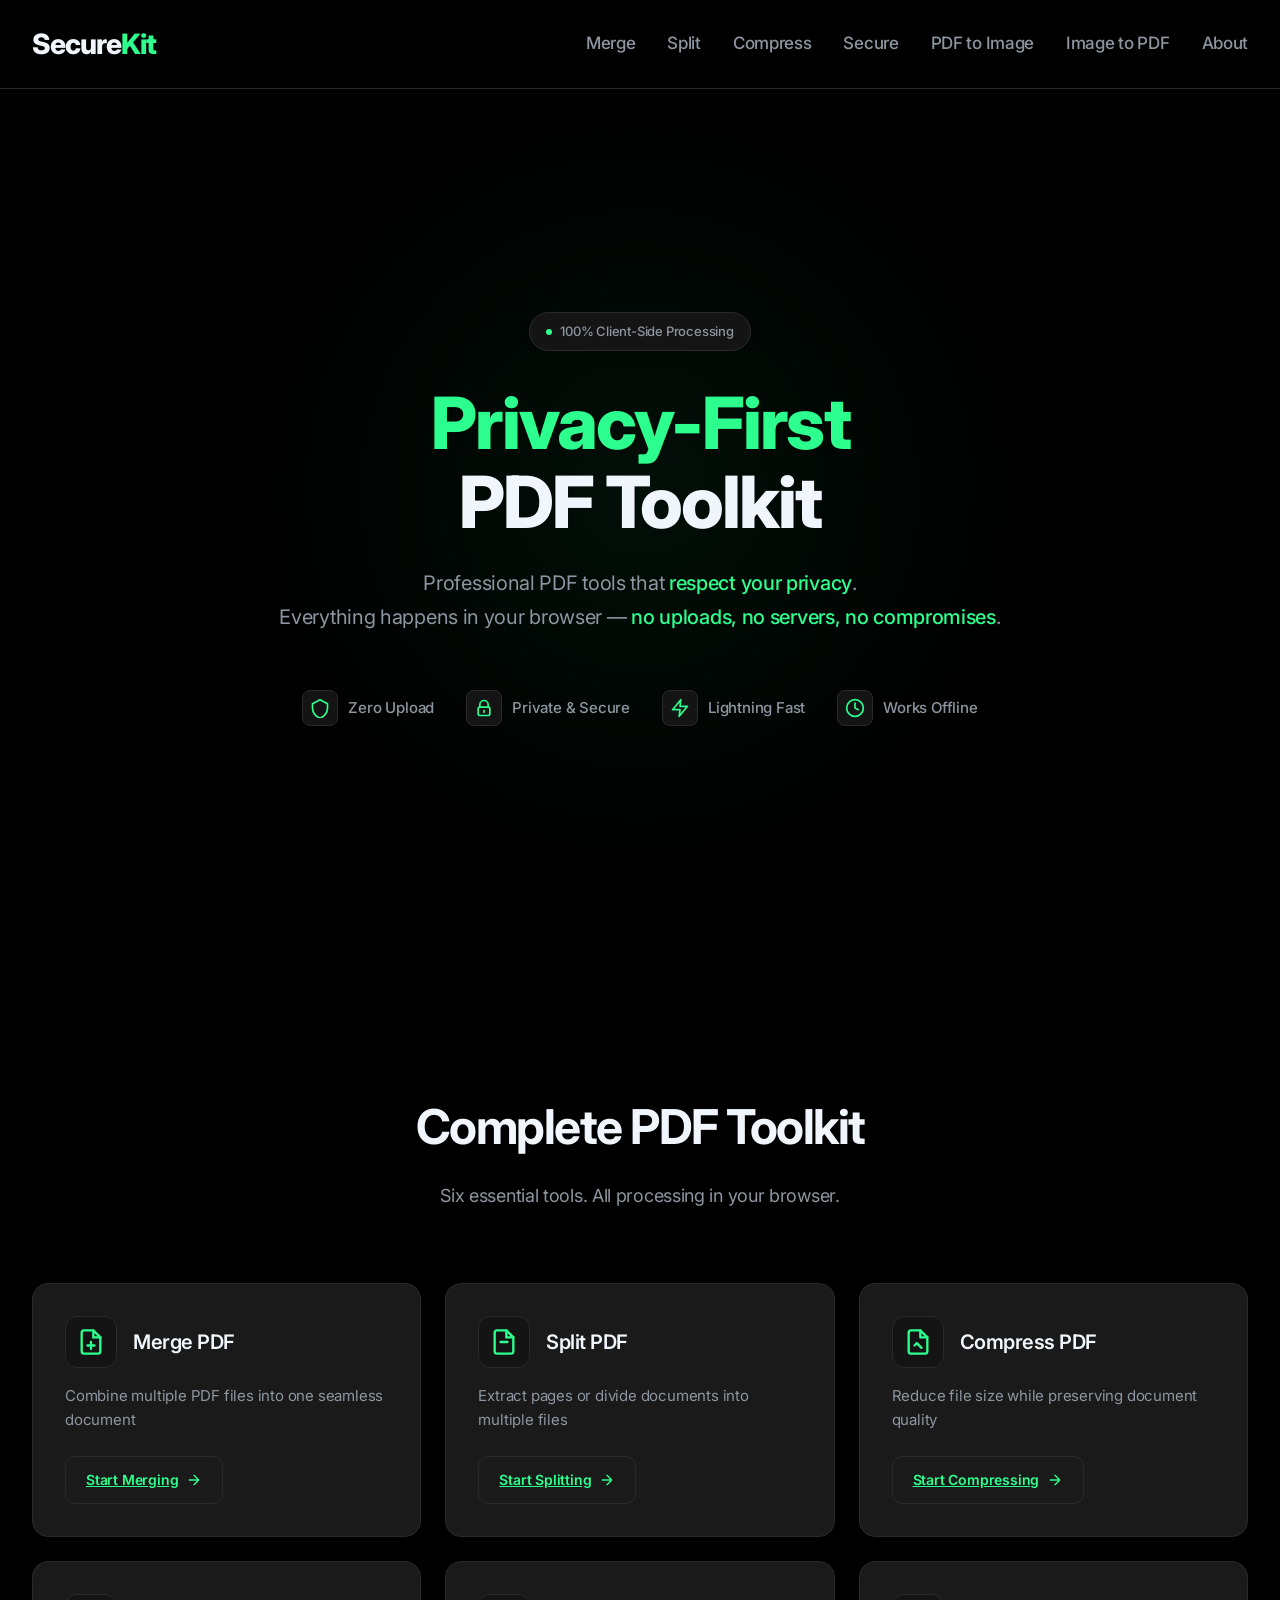
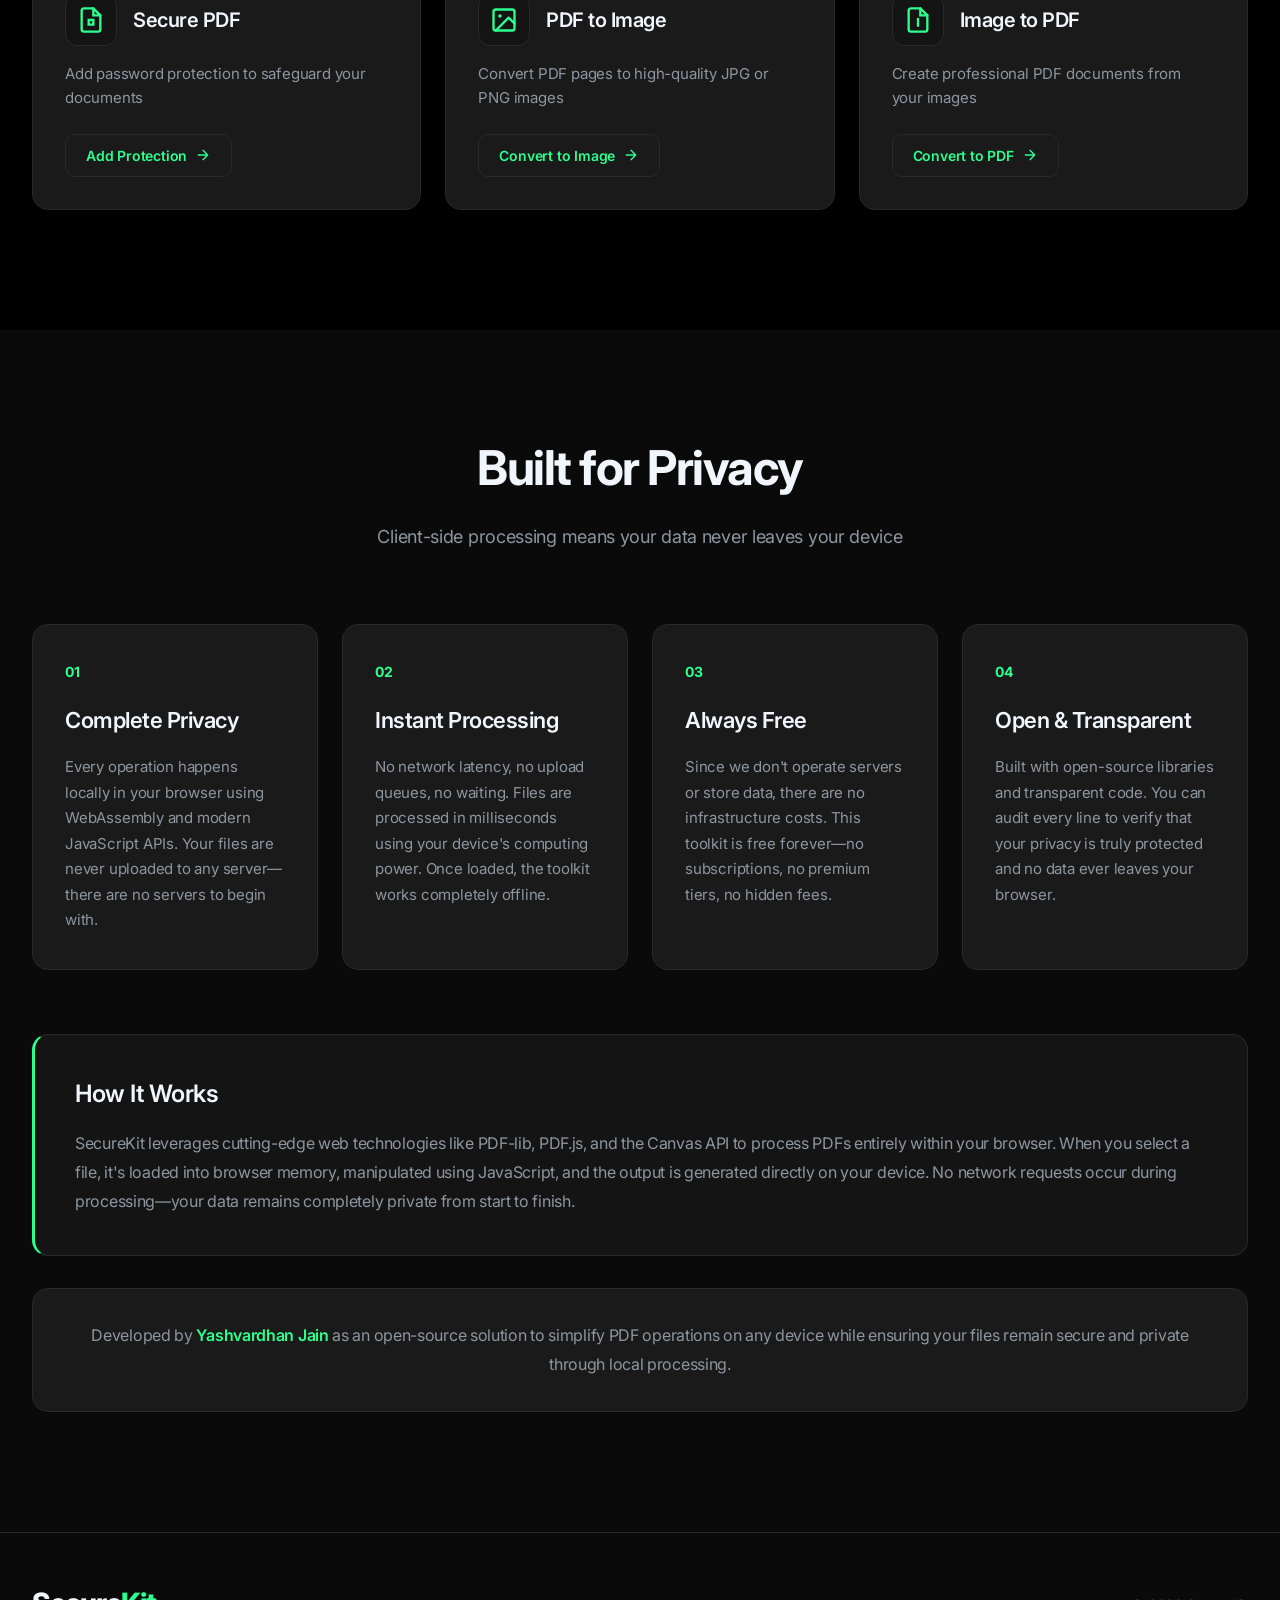
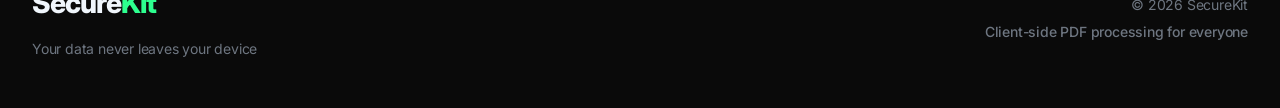
==== index.html @ f48ecf26 "Updates" ====
<!DOCTYPE html>
<html lang="en">
<head>
    <meta charset="UTF-8">
    <meta name="viewport" content="width=device-width, initial-scale=1.0">
    <title>SecureKit — Privacy-First PDF Toolkit</title>
    <link rel="preconnect" href="https://fonts.googleapis.com">
    <link rel="preconnect" href="https://fonts.gstatic.com" crossorigin>
    <link href="https://fonts.googleapis.com/css2?family=Inter:wght@300;400;500;600;700;800&display=swap" rel="stylesheet">
    <link rel="stylesheet" href="style.css">
</head>
<body>
    <div class="grain-overlay"></div>

    <header>
        <nav class="container">
            <a href="#hero" class="logo-link">
                <span class="logo-text">Secure<span class="accent">Kit</span></span>
            </a>
            <ul class="nav-links">
                <li><a href="merge.html">Merge</a></li>
                <li><a href="split.html">Split</a></li>
                <li><a href="compress.html">Compress</a></li>
                <li><a href="#secure">Secure</a></li>
                <li><a href="#pdf-to-image">PDF to Image</a></li>
                <li><a href="#image-to-pdf">Image to PDF</a></li>
                <li><a href="#about">About</a></li>
            </ul>
        </nav>
    </header>

    <main>
        <section id="hero" class="hero">
            <div class="container">
                <div class="hero-content">
                    <div class="hero-badge">
                        <span class="badge-dot"></span>
                        <span>100% Client-Side Processing</span>
                    </div>
                    <h1 class="hero-title">
                        <span class="highlight">Privacy-First</span><br/>PDF Toolkit
                    </h1>
                    <p class="hero-subtitle">
                        Professional PDF tools that <span class="highlight-text">respect your privacy</span>.<br/>
                        Everything happens in your browser — <span class="highlight-text">no uploads, no servers, no compromises</span>.
                    </p>

                    <div class="security-features">
                        <div class="feature-item">
                            <div class="feature-icon">
                                <svg width="20" height="20" viewBox="0 0 24 24" fill="none">
                                    <path d="M12 2L3 7v5c0 5.55 3.84 10.74 9 12 5.16-1.26 9-6.45 9-12V7l-9-5z" stroke="currentColor" stroke-width="2" stroke-linejoin="round"/>
                                </svg>
                            </div>
                            <span>Zero Upload</span>
                        </div>
                        <div class="feature-item">
                            <div class="feature-icon">
                                <svg width="20" height="20" viewBox="0 0 24 24" fill="none">
                                    <rect x="5" y="11" width="14" height="10" rx="2" stroke="currentColor" stroke-width="2"/>
                                    <path d="M12 15v2m-5-6V8a5 5 0 1110 0v3" stroke="currentColor" stroke-width="2" stroke-linecap="round"/>
                                </svg>
                            </div>
                            <span>Private & Secure</span>
                        </div>
                        <div class="feature-item">
                            <div class="feature-icon">
                                <svg width="20" height="20" viewBox="0 0 24 24" fill="none">
                                    <path d="M13 2L3 14h9l-1 8 10-12h-9l1-8z" stroke="currentColor" stroke-width="2" stroke-linejoin="round"/>
                                </svg>
                            </div>
                            <span>Lightning Fast</span>
                        </div>
                        <div class="feature-item">
                            <div class="feature-icon">
                                <svg width="20" height="20" viewBox="0 0 24 24" fill="none">
                                    <circle cx="12" cy="12" r="10" stroke="currentColor" stroke-width="2"/>
                                    <path d="M12 6v6l4 2" stroke="currentColor" stroke-width="2" stroke-linecap="round"/>
                                </svg>
                            </div>
                            <span>Works Offline</span>
                        </div>
                    </div>
                </div>
            </div>
        </section>

        <section id="tools" class="tools-section">
            <div class="container">
                <div class="section-header">
                    <h2 class="section-title">Complete PDF Toolkit</h2>
                    <p class="section-description">Six essential tools. All processing in your browser.</p>
                </div>

                <div class="tools-grid">
                    <article id="merge" class="tool-card">
                        <div class="tool-header">
                            <div class="tool-icon-wrapper">
                                <svg width="28" height="28" viewBox="0 0 24 24" fill="none" class="tool-svg">
                                    <path d="M14 2H6a2 2 0 00-2 2v16a2 2 0 002 2h12a2 2 0 002-2V8z" stroke="currentColor" stroke-width="2"/>
                                    <path d="M14 2v6h6M12 18v-6m-3 3h6" stroke="currentColor" stroke-width="2" stroke-linecap="round"/>
                                </svg>
                            </div>
                            <h3>Merge PDF</h3>
                        </div>
                        <p class="tool-description">Combine multiple PDF files into one seamless document</p>
                        <a href="merge.html" class="tool-button">
                            <span>Start Merging</span>
                            <svg width="16" height="16" viewBox="0 0 24 24" fill="none">
                                <path d="M5 12h14m-7-7l7 7-7 7" stroke="currentColor" stroke-width="2" stroke-linecap="round" stroke-linejoin="round"/>
                            </svg>
                        </a>
                    </article>

                    <article id="split" class="tool-card">
                        <div class="tool-header">
                            <div class="tool-icon-wrapper">
                                <svg width="28" height="28" viewBox="0 0 24 24" fill="none" class="tool-svg">
                                    <path d="M14 2H6a2 2 0 00-2 2v16a2 2 0 002 2h12a2 2 0 002-2V8z" stroke="currentColor" stroke-width="2"/>
                                    <path d="M14 2v6h6M9 12h6" stroke="currentColor" stroke-width="2" stroke-linecap="round"/>
                                </svg>
                            </div>
                            <h3>Split PDF</h3>
                        </div>
                        <p class="tool-description">Extract pages or divide documents into multiple files</p>
                        <a href="split.html" class="tool-button">
                            <span>Start Splitting</span>
                            <svg width="16" height="16" viewBox="0 0 24 24" fill="none">
                                <path d="M5 12h14m-7-7l7 7-7 7" stroke="currentColor" stroke-width="2" stroke-linecap="round" stroke-linejoin="round"/>
                            </svg>
                        </a>
                    </article>

                    <article id="compress" class="tool-card">
                        <div class="tool-header">
                            <div class="tool-icon-wrapper">
                                <svg width="28" height="28" viewBox="0 0 24 24" fill="none" class="tool-svg">
                                    <path d="M14 2H6a2 2 0 00-2 2v16a2 2 0 002 2h12a2 2 0 002-2V8z" stroke="currentColor" stroke-width="2"/>
                                    <path d="M14 2v6h6M9 15l2-2 4 4" stroke="currentColor" stroke-width="2" stroke-linecap="round" stroke-linejoin="round"/>
                                </svg>
                            </div>
                            <h3>Compress PDF</h3>
                        </div>
                        <p class="tool-description">Reduce file size while preserving document quality</p>
                        <a href="compress.html" class="tool-button">
                            <span>Start Compressing</span>
                            <svg width="16" height="16" viewBox="0 0 24 24" fill="none">
                                <path d="M5 12h14m-7-7l7 7-7 7" stroke="currentColor" stroke-width="2" stroke-linecap="round" stroke-linejoin="round"/>
                            </svg>
                        </a>
                    </article>

                    <article id="secure" class="tool-card">
                        <div class="tool-header">
                            <div class="tool-icon-wrapper">
                                <svg width="28" height="28" viewBox="0 0 24 24" fill="none" class="tool-svg">
                                    <path d="M14 2H6a2 2 0 00-2 2v16a2 2 0 002 2h12a2 2 0 002-2V8z" stroke="currentColor" stroke-width="2"/>
                                    <path d="M14 2v6h6M10 12h4v4h-4z" stroke="currentColor" stroke-width="2" stroke-linecap="round"/>
                                </svg>
                            </div>
                            <h3>Secure PDF</h3>
                        </div>
                        <p class="tool-description">Add password protection to safeguard your documents</p>
                        <button class="tool-button">
                            <span>Add Protection</span>
                            <svg width="16" height="16" viewBox="0 0 24 24" fill="none">
                                <path d="M5 12h14m-7-7l7 7-7 7" stroke="currentColor" stroke-width="2" stroke-linecap="round" stroke-linejoin="round"/>
                            </svg>
                        </button>
                    </article>

                    <article id="pdf-to-image" class="tool-card">
                        <div class="tool-header">
                            <div class="tool-icon-wrapper">
                                <svg width="28" height="28" viewBox="0 0 24 24" fill="none" class="tool-svg">
                                    <rect x="3" y="3" width="18" height="18" rx="2" stroke="currentColor" stroke-width="2"/>
                                    <circle cx="8.5" cy="8.5" r="1.5" fill="currentColor"/>
                                    <path d="M21 15l-5-5L5 21" stroke="currentColor" stroke-width="2" stroke-linecap="round" stroke-linejoin="round"/>
                                </svg>
                            </div>
                            <h3>PDF to Image</h3>
                        </div>
                        <p class="tool-description">Convert PDF pages to high-quality JPG or PNG images</p>
                        <button class="tool-button">
                            <span>Convert to Image</span>
                            <svg width="16" height="16" viewBox="0 0 24 24" fill="none">
                                <path d="M5 12h14m-7-7l7 7-7 7" stroke="currentColor" stroke-width="2" stroke-linecap="round" stroke-linejoin="round"/>
                            </svg>
                        </button>
                    </article>

                    <article id="image-to-pdf" class="tool-card">
                        <div class="tool-header">
                            <div class="tool-icon-wrapper">
                                <svg width="28" height="28" viewBox="0 0 24 24" fill="none" class="tool-svg">
                                    <path d="M14 2H6a2 2 0 00-2 2v16a2 2 0 002 2h12a2 2 0 002-2V8z" stroke="currentColor" stroke-width="2"/>
                                    <path d="M14 2v6h6M12 11v6" stroke="currentColor" stroke-width="2" stroke-linecap="round"/>
                                </svg>
                            </div>
                            <h3>Image to PDF</h3>
                        </div>
                        <p class="tool-description">Create professional PDF documents from your images</p>
                        <button class="tool-button">
                            <span>Convert to PDF</span>
                            <svg width="16" height="16" viewBox="0 0 24 24" fill="none">
                                <path d="M5 12h14m-7-7l7 7-7 7" stroke="currentColor" stroke-width="2" stroke-linecap="round" stroke-linejoin="round"/>
                            </svg>
                        </button>
                    </article>
                </div>
            </div>
        </section>

        <section id="about" class="about-section">
            <div class="container">
                <div class="section-header">
                    <h2 class="section-title">Built for Privacy</h2>
                    <p class="section-description">Client-side processing means your data never leaves your device</p>
                </div>

                <div class="about-grid">
                    <div class="about-card">
                        <div class="about-number">01</div>
                        <h3>Complete Privacy</h3>
                        <p>
                            Every operation happens locally in your browser using WebAssembly and modern JavaScript APIs. 
                            Your files are never uploaded to any server—there are no servers to begin with.
                        </p>
                    </div>

                    <div class="about-card">
                        <div class="about-number">02</div>
                        <h3>Instant Processing</h3>
                        <p>
                            No network latency, no upload queues, no waiting. Files are processed in milliseconds 
                            using your device's computing power. Once loaded, the toolkit works completely offline.
                        </p>
                    </div>

                    <div class="about-card">
                        <div class="about-number">03</div>
                        <h3>Always Free</h3>
                        <p>
                            Since we don't operate servers or store data, there are no infrastructure costs. 
                            This toolkit is free forever—no subscriptions, no premium tiers, no hidden fees.
                        </p>
                    </div>

                    <div class="about-card">
                        <div class="about-number">04</div>
                        <h3>Open & Transparent</h3>
                        <p>
                            Built with open-source libraries and transparent code. You can audit every line 
                            to verify that your privacy is truly protected and no data ever leaves your browser.
                        </p>
                    </div>
                </div>

                <div class="tech-section">
                    <div class="tech-content">
                        <h3>How It Works</h3>
                        <p>
                            SecureKit leverages cutting-edge web technologies like PDF-lib, PDF.js, and the Canvas API 
                            to process PDFs entirely within your browser. When you select a file, it's loaded into 
                            browser memory, manipulated using JavaScript, and the output is generated directly on your 
                            device. No network requests occur during processing—your data remains completely private 
                            from start to finish.
                        </p>
                    </div>
                </div>

                <div class="developer-section">
                    <div class="developer-content">
                        <p>
                            Developed by <a href="https://iamyvj.github.io/" target="_blank" rel="noopener noreferrer" class="developer-link">Yashvardhan Jain</a> 
                            as an open-source solution to simplify PDF operations on any device while ensuring your files remain 
                            secure and private through local processing.
                        </p>
                    </div>
                </div>
            </div>
        </section>
    </main>

    <footer>
        <div class="container">
            <div class="footer-content">
                <div class="footer-brand">
                    <a href="#hero" class="footer-logo-link">
                        <span class="logo-text">Secure<span class="accent">Kit</span></span>
                    </a>
                    <p class="footer-tagline">Your data never leaves your device</p>
                </div>
                <div class="footer-info">
                    <p>&copy; 2026 SecureKit</p>
                    <p class="footer-note">Client-side PDF processing for everyone</p>
                </div>
            </div>
        </div>
    </footer>
</body>
</html>
---- style.css ----
@import url('https://fonts.googleapis.com/css2?family=Inter:wght@300;400;500;600;700;800&display=swap');

* {
    margin: 0;
    padding: 0;
    box-sizing: border-box;
}

:root {
    --bg-primary: #000000;
    --bg-secondary: #0a0a0a;
    --bg-tertiary: #141414;
    --bg-card: #1a1a1a;

    --accent-primary: #2dff8f;
    --accent-secondary: #1fe077;
    --accent-glow: rgba(45, 255, 143, 0.15);

    --text-primary: #f0f6fc;
    --text-secondary: #8d96a0;
    --text-muted: #6e7681;

    --border-color: #2a2a2a;
    --border-subtle: #1a1a1a;

    --shadow-sm: 0 1px 3px rgba(0, 0, 0, 0.12);
    --shadow-md: 0 4px 16px rgba(0, 0, 0, 0.24);
    --shadow-lg: 0 12px 40px rgba(0, 0, 0, 0.4);
    --shadow-glow: 0 0 40px var(--accent-glow);
}

body {
    font-family: 'Inter', -apple-system, BlinkMacSystemFont, 'Segoe UI', Roboto, sans-serif;
    background-color: var(--bg-primary);
    color: var(--text-primary);
    line-height: 1.6;
    overflow-x: hidden;
    -webkit-font-smoothing: antialiased;
    -moz-osx-font-smoothing: grayscale;
}

/* Grain Texture Overlay */
.grain-overlay {
    position: fixed;
    top: 0;
    left: 0;
    width: 100%;
    height: 100%;
    opacity: 0.03;
    z-index: -1;
    pointer-events: none;
    background-image: url("data:image/svg+xml,%3Csvg viewBox='0 0 400 400' xmlns='http://www.w3.org/2000/svg'%3E%3Cfilter id='noiseFilter'%3E%3CfeTurbulance type='fractalNoise' baseFrequency='0.9' numOctaves='4' stitchTiles='stitch'/%3E%3C/filter%3E%3Crect width='100%25' height='100%25' filter='url(%23noiseFilter)'/%3E%3C/svg%3E");
}

.container {
    max-width: 1280px;
    margin: 0 auto;
    padding: 0 32px;
}

/* Header & Navigation */
header {
    background-color: rgba(0, 0, 0, 0.8);
    backdrop-filter: blur(12px) saturate(180%);
    border-bottom: 1px solid var(--border-color);
    position: sticky;
    top: 0;
    z-index: 100;
}

nav {
    display: flex;
    justify-content: space-between;
    align-items: center;
    padding: 28px 0;
    min-height: 88px;
}

/* Logo Styling */
.logo-link {
    text-decoration: none;
    transition: opacity 0.3s ease;
}

.logo-link:hover {
    opacity: 0.8;
}

.logo-text {
    font-size: 28px;
    font-weight: 800;
    letter-spacing: -1px;
    color: var(--text-primary);
}

.accent {
    color: var(--accent-primary);
}

/* Navigation Links */
.nav-links {
    display: flex;
    list-style: none;
    gap: 32px;
    align-items: center;
}

.nav-links a {
    color: var(--text-secondary);
    text-decoration: none;
    font-weight: 500;
    font-size: 17px;
    letter-spacing: -0.3px;
    transition: color 0.3s ease;
    position: relative;
    white-space: nowrap;
    padding: 8px 0;
}

/* Top and Bottom Underline Animation - Opposite Directions */
.nav-links a::before,
.nav-links a::after {
    content: '';
    position: absolute;
    left: 0;
    width: 0;
    height: 2px;
    background: var(--accent-primary);
    transition: width 0.3s ease;
}

/* Top line: right to left */
.nav-links a::before {
    top: 0;
    left: auto;
    right: 0;
    transform-origin: right;
}

/* Bottom line: left to right */
.nav-links a::after {
    bottom: 0;
    transform-origin: left;
}

.nav-links a:hover {
    color: var(--accent-primary);
}

.nav-links a:hover::before,
.nav-links a:hover::after {
    width: 100%;
}

/* Hero Section - Full Screen with Reduced Top Spacing */
.hero {
    min-height: 100vh;
    display: flex;
    align-items: center;
    justify-content: center;
    position: relative;
    overflow: hidden;
    background-color: var(--bg-primary);
    padding: 40px 0 80px;
}

.hero::before {
    content: '';
    position: absolute;
    top: 0;
    left: 50%;
    transform: translateX(-50%);
    width: 800px;
    height: 800px;
    background: radial-gradient(circle, var(--accent-glow) 0%, transparent 70%);
    opacity: 0.4;
    pointer-events: none;
}

.hero-content {
    position: relative;
    z-index: 1;
    text-align: center;
    max-width: 880px;
    margin: 0 auto;
}

.hero-badge {
    display: inline-flex;
    align-items: center;
    gap: 8px;
    padding: 8px 16px;
    background-color: var(--bg-tertiary);
    border: 1px solid var(--border-color);
    border-radius: 100px;
    font-size: 13px;
    font-weight: 500;
    color: var(--text-secondary);
    margin-bottom: 32px;
    letter-spacing: -0.2px;
}

.badge-dot {
    width: 6px;
    height: 6px;
    background-color: var(--accent-primary);
    border-radius: 50%;
    animation: pulse 2s ease-in-out infinite;
}

@keyframes pulse {
    0%, 100% { opacity: 1; }
    50% { opacity: 0.4; }
}

.hero-title {
    font-size: 72px;
    font-weight: 800;
    line-height: 1.1;
    letter-spacing: -2px;
    margin-bottom: 24px;
    color: var(--text-primary);
}

/* Green Highlight */
.highlight {
    color: var(--accent-primary);
    position: relative;
}

.hero-subtitle {
    font-size: 20px;
    line-height: 1.7;
    color: var(--text-secondary);
    margin-bottom: 56px;
    font-weight: 400;
    letter-spacing: -0.3px;
}

.highlight-text {
    color: var(--accent-primary);
    font-weight: 500;
}

.security-features {
    display: flex;
    justify-content: center;
    flex-wrap: wrap;
    gap: 32px;
}

.feature-item {
    display: flex;
    align-items: center;
    gap: 10px;
    color: var(--text-secondary);
    font-size: 15px;
    font-weight: 500;
    letter-spacing: -0.2px;
}

.feature-icon {
    width: 36px;
    height: 36px;
    background-color: var(--bg-tertiary);
    border: 1px solid var(--border-color);
    border-radius: 8px;
    display: flex;
    align-items: center;
    justify-content: center;
    color: var(--accent-primary);
}

/* Tools Section */
.tools-section {
    padding: 100px 0 120px;
    background-color: var(--bg-primary);
}

.section-header {
    text-align: center;
    margin-bottom: 72px;
}

.section-title {
    font-size: 48px;
    font-weight: 700;
    letter-spacing: -1.5px;
    margin-bottom: 16px;
    color: var(--text-primary);
}

.section-description {
    font-size: 18px;
    color: var(--text-secondary);
    font-weight: 400;
    letter-spacing: -0.3px;
}

.tools-grid {
    display: grid;
    grid-template-columns: repeat(auto-fit, minmax(360px, 1fr));
    gap: 24px;
}

.tool-card {
    background-color: var(--bg-card);
    border: 1px solid var(--border-color);
    border-radius: 16px;
    padding: 32px;
    transition: all 0.3s cubic-bezier(0.4, 0, 0.2, 1);
    position: relative;
    overflow: hidden;
}

.tool-card::before {
    content: '';
    position: absolute;
    top: 0;
    left: 0;
    width: 100%;
    height: 100%;
    background: linear-gradient(135deg, var(--accent-glow) 0%, transparent 50%);
    opacity: 0;
    transition: opacity 0.3s ease;
}

.tool-card:hover {
    transform: translateY(-4px);
    border-color: var(--accent-primary);
    box-shadow: var(--shadow-glow);
}

.tool-card:hover::before {
    opacity: 1;
}

.tool-header {
    display: flex;
    align-items: center;
    gap: 16px;
    margin-bottom: 16px;
    position: relative;
    z-index: 1;
}

.tool-icon-wrapper {
    width: 52px;
    height: 52px;
    background-color: var(--bg-tertiary);
    border: 1px solid var(--border-color);
    border-radius: 12px;
    display: flex;
    align-items: center;
    justify-content: center;
    transition: all 0.3s ease;
}

.tool-card:hover .tool-icon-wrapper {
    background-color: var(--accent-primary);
    border-color: var(--accent-primary);
    transform: scale(1.05);
}

.tool-svg {
    color: var(--accent-primary);
    transition: color 0.3s ease;
}

.tool-card:hover .tool-svg {
    color: var(--bg-primary);
}

.tool-card h3 {
    font-size: 20px;
    font-weight: 600;
    color: var(--text-primary);
    letter-spacing: -0.5px;
}

.tool-description {
    color: var(--text-secondary);
    font-size: 15px;
    line-height: 1.6;
    margin-bottom: 24px;
    letter-spacing: -0.2px;
    position: relative;
    z-index: 1;
}

.tool-button {
    background-color: transparent;
    color: var(--accent-primary);
    border: 1px solid var(--border-color);
    padding: 12px 20px;
    border-radius: 10px;
    font-size: 14px;
    font-weight: 600;
    cursor: pointer;
    display: inline-flex;
    align-items: center;
    gap: 8px;
    transition: all 0.3s ease;
    font-family: inherit;
    letter-spacing: -0.2px;
    position: relative;
    z-index: 1;
}

.tool-button svg {
    transition: transform 0.3s ease;
}

.tool-button:hover {
    background-color: var(--accent-primary);
    color: var(--bg-primary);
    border-color: var(--accent-primary);
    transform: translateX(4px);
}

.tool-button:hover svg {
    transform: translateX(4px);
}

/* About Section */
.about-section {
    padding: 100px 0 120px;
    background-color: var(--bg-secondary);
}

.about-grid {
    display: grid;
    grid-template-columns: repeat(auto-fit, minmax(280px, 1fr));
    gap: 24px;
    margin-bottom: 64px;
}

.about-card {
    background-color: var(--bg-card);
    border: 1px solid var(--border-color);
    border-radius: 16px;
    padding: 36px 32px;
    transition: all 0.3s ease;
    position: relative;
}

.about-card:hover {
    transform: translateY(-4px);
    border-color: var(--accent-primary);
}

.about-number {
    font-size: 14px;
    font-weight: 700;
    color: var(--accent-primary);
    margin-bottom: 20px;
    letter-spacing: -0.3px;
}

.about-card h3 {
    font-size: 22px;
    font-weight: 600;
    color: var(--text-primary);
    margin-bottom: 16px;
    letter-spacing: -0.5px;
}

.about-card p {
    color: var(--text-secondary);
    line-height: 1.7;
    font-size: 15px;
    letter-spacing: -0.2px;
}

.tech-section {
    background-color: var(--bg-tertiary);
    border: 1px solid var(--border-color);
    border-left: 3px solid var(--accent-primary);
    border-radius: 16px;
    padding: 40px;
    margin-bottom: 32px;
}

.tech-content h3 {
    font-size: 24px;
    font-weight: 600;
    color: var(--text-primary);
    margin-bottom: 16px;
    letter-spacing: -0.5px;
}

.tech-content p {
    color: var(--text-secondary);
    line-height: 1.8;
    font-size: 16px;
    letter-spacing: -0.3px;
}

/* Developer Section */
.developer-section {
    background-color: var(--bg-card);
    border: 1px solid var(--border-color);
    border-radius: 16px;
    padding: 32px 40px;
    text-align: center;
}

.developer-content p {
    color: var(--text-secondary);
    line-height: 1.8;
    font-size: 16px;
    letter-spacing: -0.3px;
}

.developer-link {
    color: var(--accent-primary);
    text-decoration: none;
    font-weight: 600;
    position: relative;
    transition: all 0.3s ease;
    padding-bottom: 2px;
}

.developer-link::after {
    content: '';
    position: absolute;
    bottom: 0;
    left: 0;
    width: 100%;
    height: 2px;
    background: var(--accent-primary);
    transform: scaleX(0);
    transform-origin: right;
    transition: transform 0.3s ease;
}

.developer-link:hover {
    color: var(--accent-secondary);
}

.developer-link:hover::after {
    transform: scaleX(1);
    transform-origin: left;
}

/* Footer */
footer {
    background-color: var(--bg-secondary);
    border-top: 1px solid var(--border-color);
    padding: 48px 0;
}

.footer-content {
    display: flex;
    justify-content: space-between;
    align-items: center;
}

.footer-brand .footer-logo-link {
    text-decoration: none;
    transition: opacity 0.3s ease;
    display: inline-block;
    margin-bottom: 12px;
}

.footer-brand .footer-logo-link:hover {
    opacity: 0.8;
}

.footer-tagline {
    color: var(--text-muted);
    font-size: 14px;
    letter-spacing: -0.2px;
}

.footer-info {
    text-align: right;
}

.footer-info p {
    color: var(--text-muted);
    font-size: 14px;
    letter-spacing: -0.2px;
    margin-bottom: 4px;
}

.footer-note {
    color: var(--accent-primary);
    font-weight: 500;
}

/* Responsive Design */
@media (max-width: 1024px) {
    .tools-grid {
        grid-template-columns: repeat(2, 1fr);
    }

    .nav-links {
        gap: 24px;
    }

    .nav-links a {
        font-size: 16px;
    }

    .logo-text {
        font-size: 24px;
    }
}

@media (max-width: 768px) {
    .container {
        padding: 0 24px;
    }

    nav {
        flex-direction: column;
        gap: 20px;
        padding: 20px 0;
        min-height: auto;
    }

    .nav-links {
        flex-wrap: wrap;
        justify-content: center;
        gap: 16px;
    }

    .nav-links a {
        font-size: 15px;
    }

    .logo-text {
        font-size: 24px;
    }

    .hero {
        min-height: auto;
        padding: 60px 0 80px;
    }

    .hero-title {
        font-size: 48px;
        letter-spacing: -1.5px;
    }

    .hero-subtitle {
        font-size: 18px;
    }

    .section-title {
        font-size: 36px;
    }

    .tools-grid {
        grid-template-columns: 1fr;
    }

    .about-grid {
        grid-template-columns: 1fr;
    }

    .security-features {
        flex-direction: column;
        align-items: center;
        gap: 20px;
    }

    .footer-content {
        flex-direction: column;
        gap: 32px;
        text-align: center;
    }

    .footer-info {
        text-align: center;
    }

    .developer-section {
        padding: 28px 24px;
    }

    .developer-content p {
        font-size: 15px;
    }
}

@media (max-width: 480px) {
    .hero-title {
        font-size: 36px;
    }

    .hero-subtitle {
        font-size: 16px;
    }

    .section-title {
        font-size: 28px;
    }

    .tool-card {
        padding: 24px;
    }

    .nav-links {
        gap: 12px;
    }

    .nav-links a {
        font-size: 14px;
    }

    .logo-text {
        font-size: 22px;
    }
}

/* Smooth Scrolling */
html {
    scroll-behavior: smooth;
}

/* Selection */
::selection {
    background-color: var(--accent-primary);
    color: var(--bg-primary);
}

/* Focus States */
button:focus-visible,
a:focus-visible {
    outline: 2px solid var(--accent-primary);
    outline-offset: 2px;
}
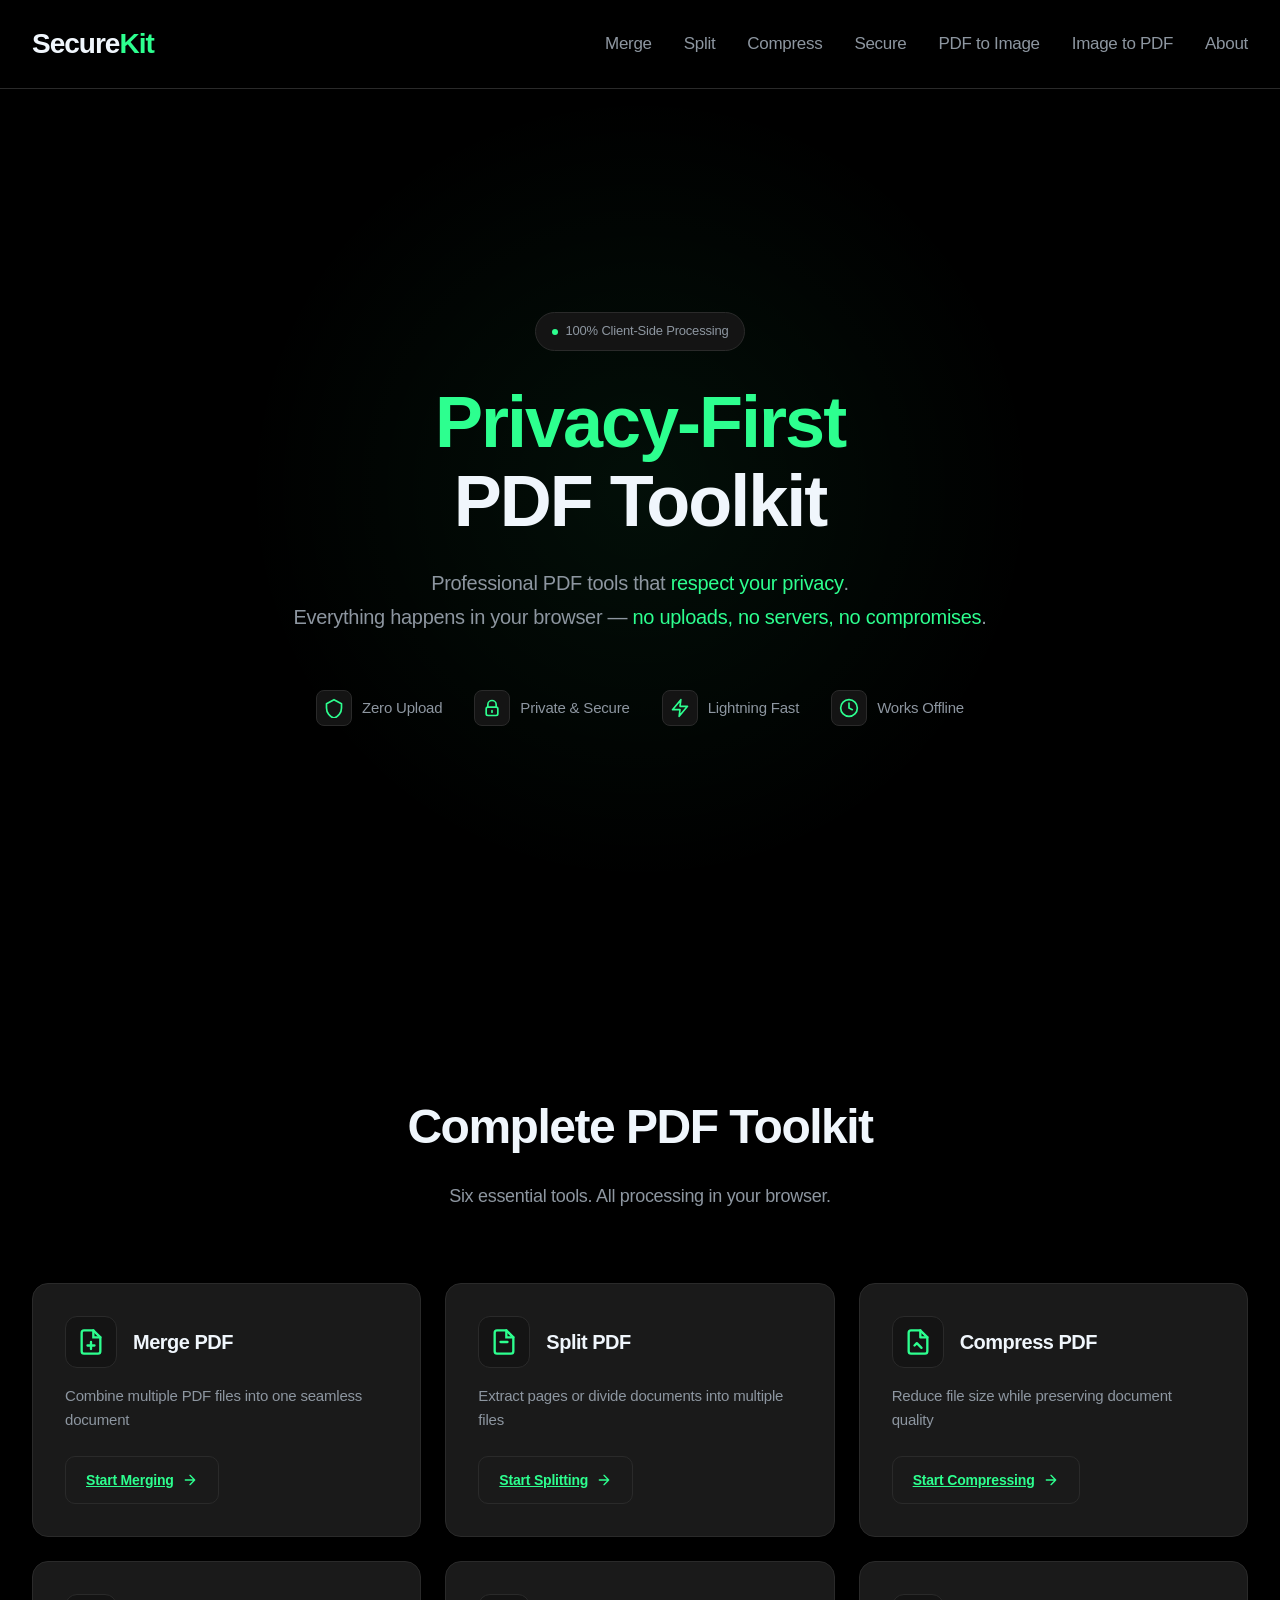
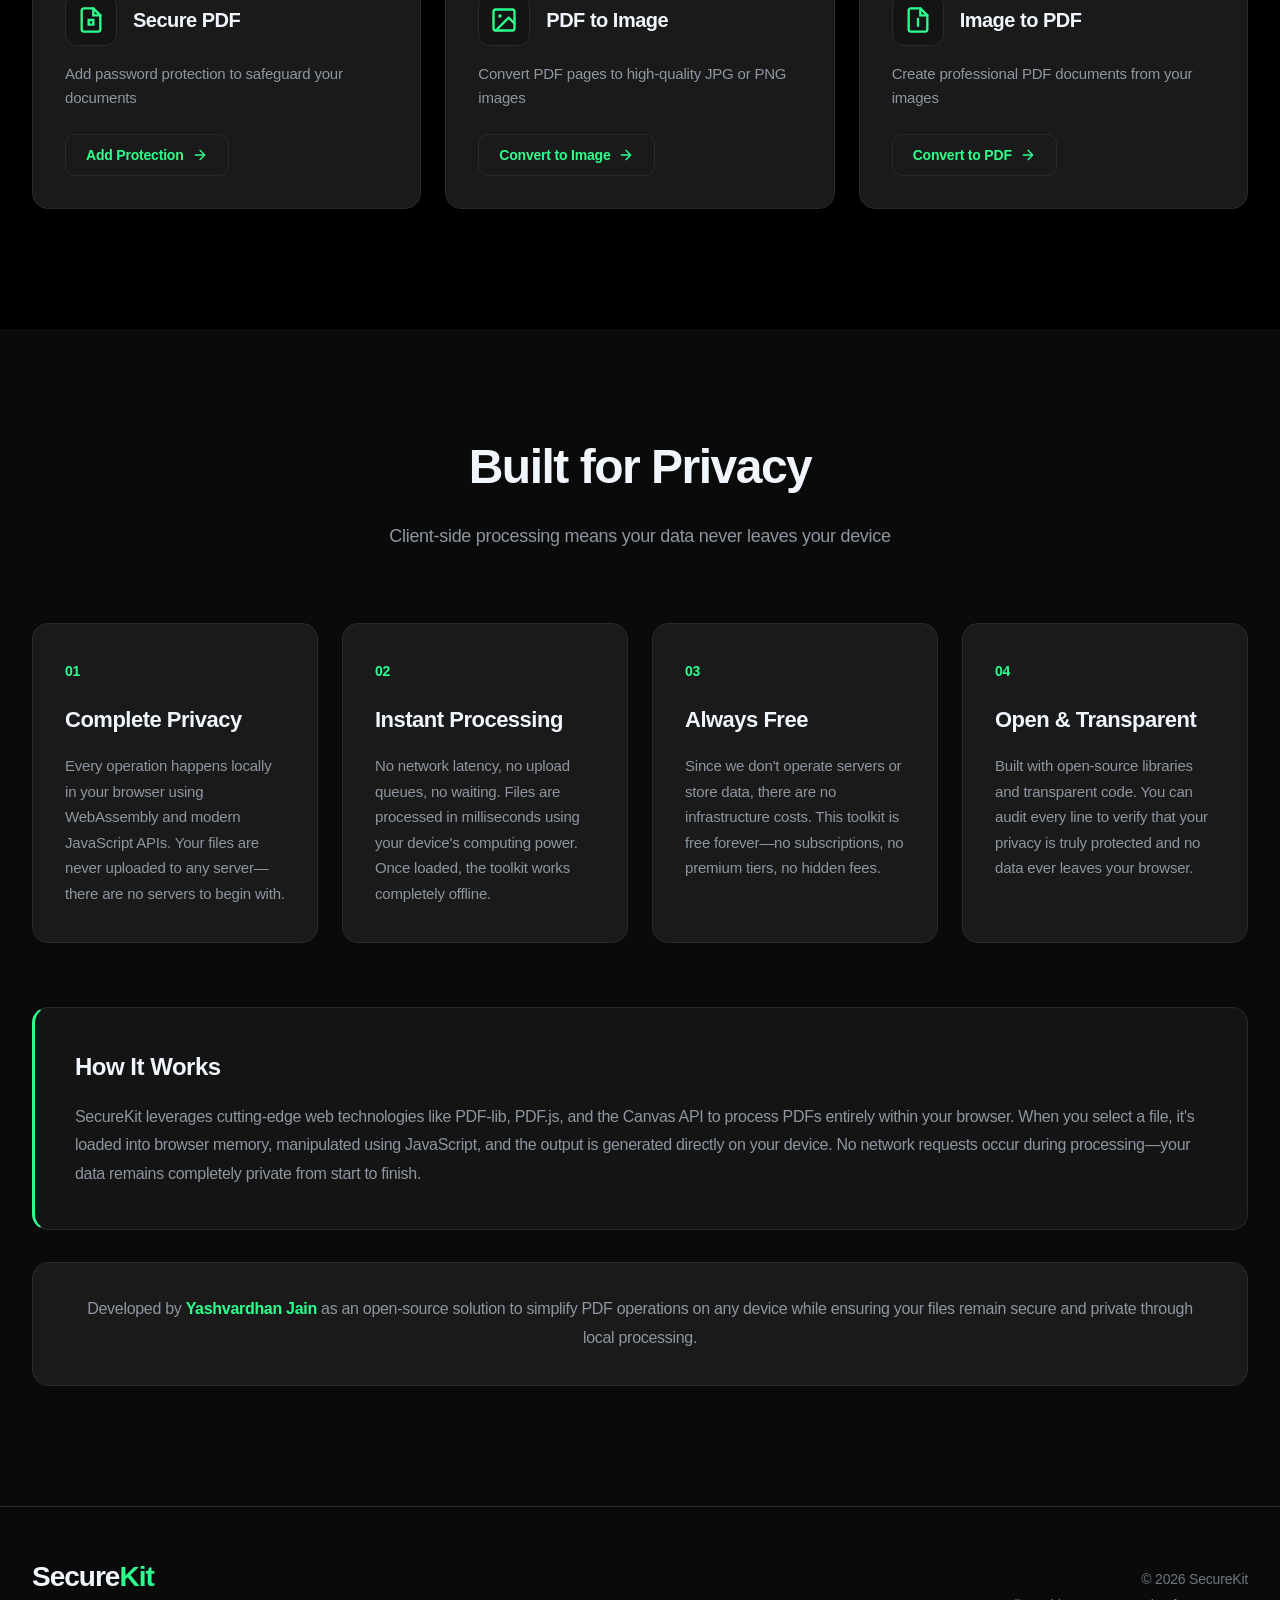
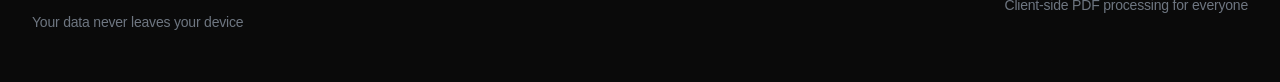
==== commit ed821a2b: "Updated Security" ====
--- a/index.html
+++ b/index.html
@@ -3,6 +3,18 @@
 <head>
     <meta charset="UTF-8">
     <meta name="viewport" content="width=device-width, initial-scale=1.0">
+    <meta http-equiv="Content-Security-Policy" content="
+    default-src 'self'; 
+    script-src 'self' https://cdn.jsdelivr.net; 
+    style-src 'self' 'unsafe-inline'; 
+    img-src 'self' data: blob:; 
+    font-src 'self'; 
+    connect-src 'self'; 
+    object-src 'none'; 
+    base-uri 'self'; 
+    form-action 'self'; 
+    frame-ancestors 'none';
+">
     <title>SecureKit — Privacy-First PDF Toolkit</title>
     <link rel="preconnect" href="https://fonts.googleapis.com">
     <link rel="preconnect" href="https://fonts.gstatic.com" crossorigin>
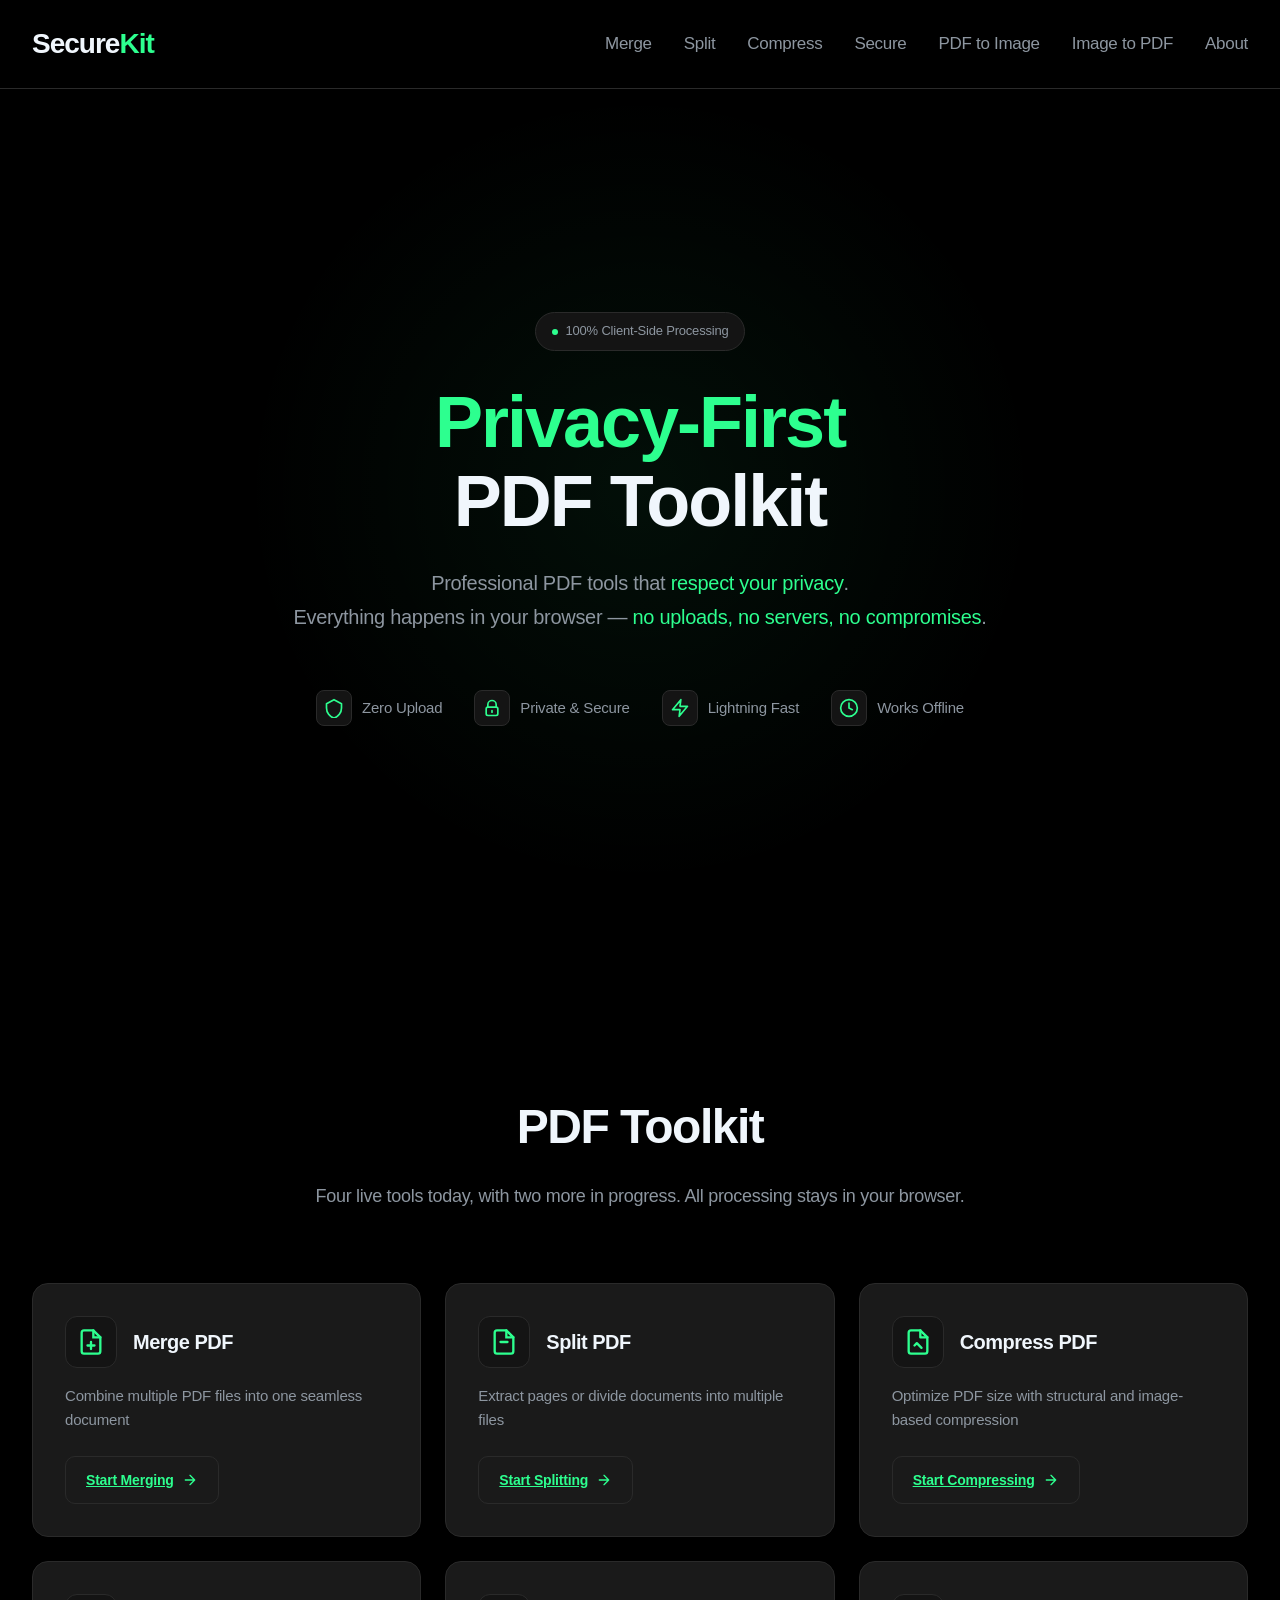
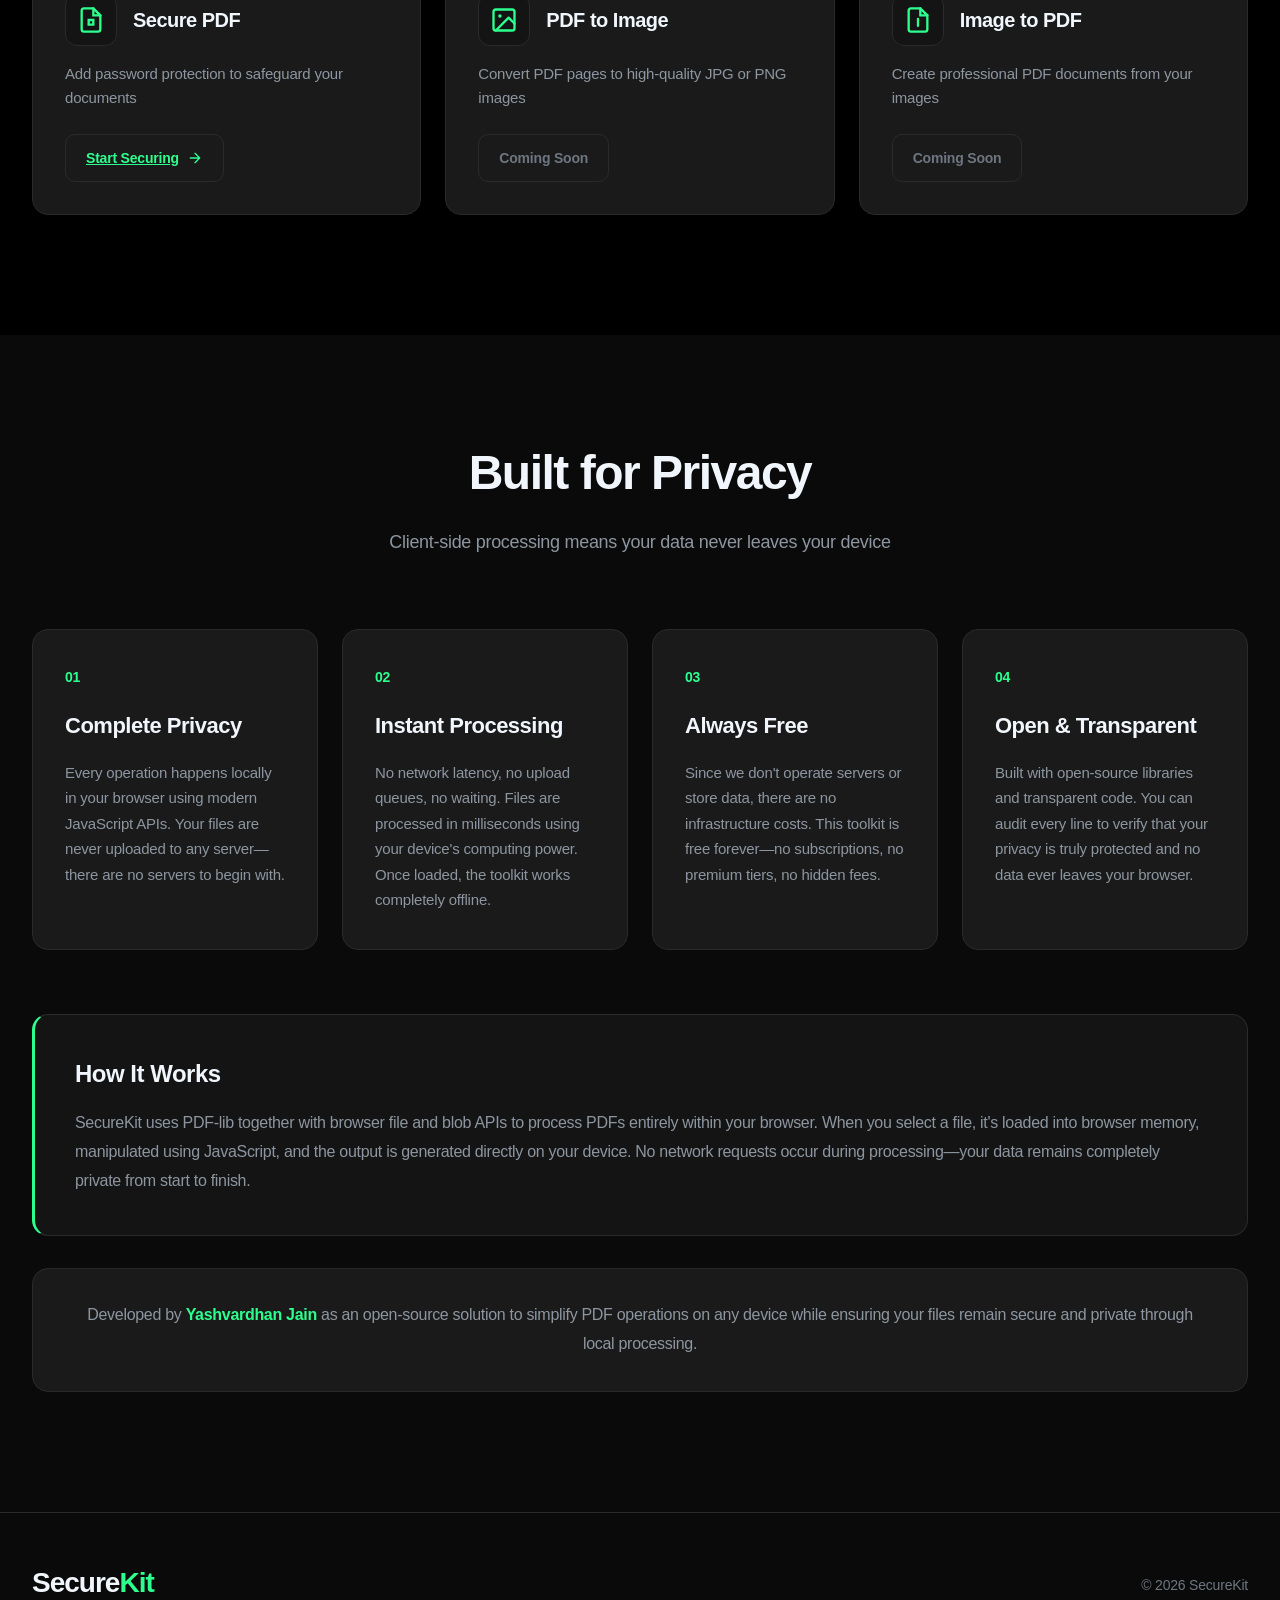
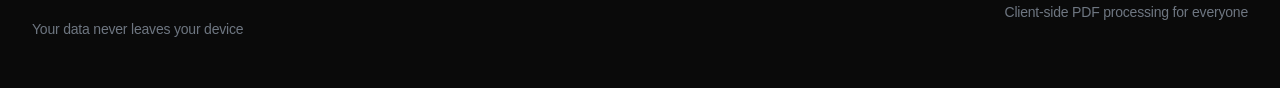
==== commit 2f496cd7: "Updates" ====
--- a/index.html
+++ b/index.html
@@ -5,7 +5,7 @@
     <meta name="viewport" content="width=device-width, initial-scale=1.0">
     <meta http-equiv="Content-Security-Policy" content="
     default-src 'self'; 
-    script-src 'self' https://cdn.jsdelivr.net; 
+    script-src 'self' https://cdnjs.cloudflare.com; 
     style-src 'self' 'unsafe-inline'; 
     img-src 'self' data: blob:; 
     font-src 'self'; 
@@ -16,9 +16,6 @@
     frame-ancestors 'none';
 ">
     <title>SecureKit — Privacy-First PDF Toolkit</title>
-    <link rel="preconnect" href="https://fonts.googleapis.com">
-    <link rel="preconnect" href="https://fonts.gstatic.com" crossorigin>
-    <link href="https://fonts.googleapis.com/css2?family=Inter:wght@300;400;500;600;700;800&display=swap" rel="stylesheet">
     <link rel="stylesheet" href="style.css">
 </head>
 <body>
@@ -33,7 +30,7 @@
                 <li><a href="merge.html">Merge</a></li>
                 <li><a href="split.html">Split</a></li>
                 <li><a href="compress.html">Compress</a></li>
-                <li><a href="#secure">Secure</a></li>
+                <li><a href="secure.html">Secure</a></li>
                 <li><a href="#pdf-to-image">PDF to Image</a></li>
                 <li><a href="#image-to-pdf">Image to PDF</a></li>
                 <li><a href="#about">About</a></li>
@@ -100,8 +97,8 @@
         <section id="tools" class="tools-section">
             <div class="container">
                 <div class="section-header">
-                    <h2 class="section-title">Complete PDF Toolkit</h2>
-                    <p class="section-description">Six essential tools. All processing in your browser.</p>
+                    <h2 class="section-title">PDF Toolkit</h2>
+                    <p class="section-description">Four live tools today, with two more in progress. All processing stays in your browser.</p>
                 </div>
 
                 <div class="tools-grid">
@@ -153,7 +150,7 @@
                             </div>
                             <h3>Compress PDF</h3>
                         </div>
-                        <p class="tool-description">Reduce file size while preserving document quality</p>
+                        <p class="tool-description">Optimize PDF size with structural and image-based compression</p>
                         <a href="compress.html" class="tool-button">
                             <span>Start Compressing</span>
                             <svg width="16" height="16" viewBox="0 0 24 24" fill="none">
@@ -173,12 +170,12 @@
                             <h3>Secure PDF</h3>
                         </div>
                         <p class="tool-description">Add password protection to safeguard your documents</p>
-                        <button class="tool-button">
-                            <span>Add Protection</span>
+                        <a href="secure.html" class="tool-button">
+                            <span>Start Securing</span>
                             <svg width="16" height="16" viewBox="0 0 24 24" fill="none">
                                 <path d="M5 12h14m-7-7l7 7-7 7" stroke="currentColor" stroke-width="2" stroke-linecap="round" stroke-linejoin="round"/>
                             </svg>
-                        </button>
+                        </a>
                     </article>
 
                     <article id="pdf-to-image" class="tool-card">
@@ -193,12 +190,9 @@
                             <h3>PDF to Image</h3>
                         </div>
                         <p class="tool-description">Convert PDF pages to high-quality JPG or PNG images</p>
-                        <button class="tool-button">
-                            <span>Convert to Image</span>
-                            <svg width="16" height="16" viewBox="0 0 24 24" fill="none">
-                                <path d="M5 12h14m-7-7l7 7-7 7" stroke="currentColor" stroke-width="2" stroke-linecap="round" stroke-linejoin="round"/>
-                            </svg>
-                        </button>
+                        <span class="tool-button tool-button-disabled" aria-disabled="true">
+                            <span>Coming Soon</span>
+                        </span>
                     </article>
 
                     <article id="image-to-pdf" class="tool-card">
@@ -212,12 +206,9 @@
                             <h3>Image to PDF</h3>
                         </div>
                         <p class="tool-description">Create professional PDF documents from your images</p>
-                        <button class="tool-button">
-                            <span>Convert to PDF</span>
-                            <svg width="16" height="16" viewBox="0 0 24 24" fill="none">
-                                <path d="M5 12h14m-7-7l7 7-7 7" stroke="currentColor" stroke-width="2" stroke-linecap="round" stroke-linejoin="round"/>
-                            </svg>
-                        </button>
+                        <span class="tool-button tool-button-disabled" aria-disabled="true">
+                            <span>Coming Soon</span>
+                        </span>
                     </article>
                 </div>
             </div>
@@ -235,7 +226,7 @@
                         <div class="about-number">01</div>
                         <h3>Complete Privacy</h3>
                         <p>
-                            Every operation happens locally in your browser using WebAssembly and modern JavaScript APIs. 
+                            Every operation happens locally in your browser using modern JavaScript APIs. 
                             Your files are never uploaded to any server—there are no servers to begin with.
                         </p>
                     </div>
@@ -272,7 +263,7 @@
                     <div class="tech-content">
                         <h3>How It Works</h3>
                         <p>
-                            SecureKit leverages cutting-edge web technologies like PDF-lib, PDF.js, and the Canvas API 
+                            SecureKit uses PDF-lib together with browser file and blob APIs
                             to process PDFs entirely within your browser. When you select a file, it's loaded into 
                             browser memory, manipulated using JavaScript, and the output is generated directly on your 
                             device. No network requests occur during processing—your data remains completely private 
@@ -311,4 +302,4 @@
         </div>
     </footer>
 </body>
-</html>+</html>
--- a/style.css
+++ b/style.css
@@ -1,5 +1,3 @@
-@import url('https://fonts.googleapis.com/css2?family=Inter:wght@300;400;500;600;700;800&display=swap');
-
 * {
     margin: 0;
     padding: 0;
@@ -422,6 +420,15 @@
     transform: translateX(4px);
 }
 
+.tool-button-disabled,
+.tool-button-disabled:hover {
+    background-color: transparent;
+    color: var(--text-muted);
+    border-color: var(--border-color);
+    cursor: not-allowed;
+    transform: none;
+}
+
 /* About Section */
 .about-section {
     padding: 100px 0 120px;
@@ -731,4 +738,4 @@
 a:focus-visible {
     outline: 2px solid var(--accent-primary);
     outline-offset: 2px;
-}+}
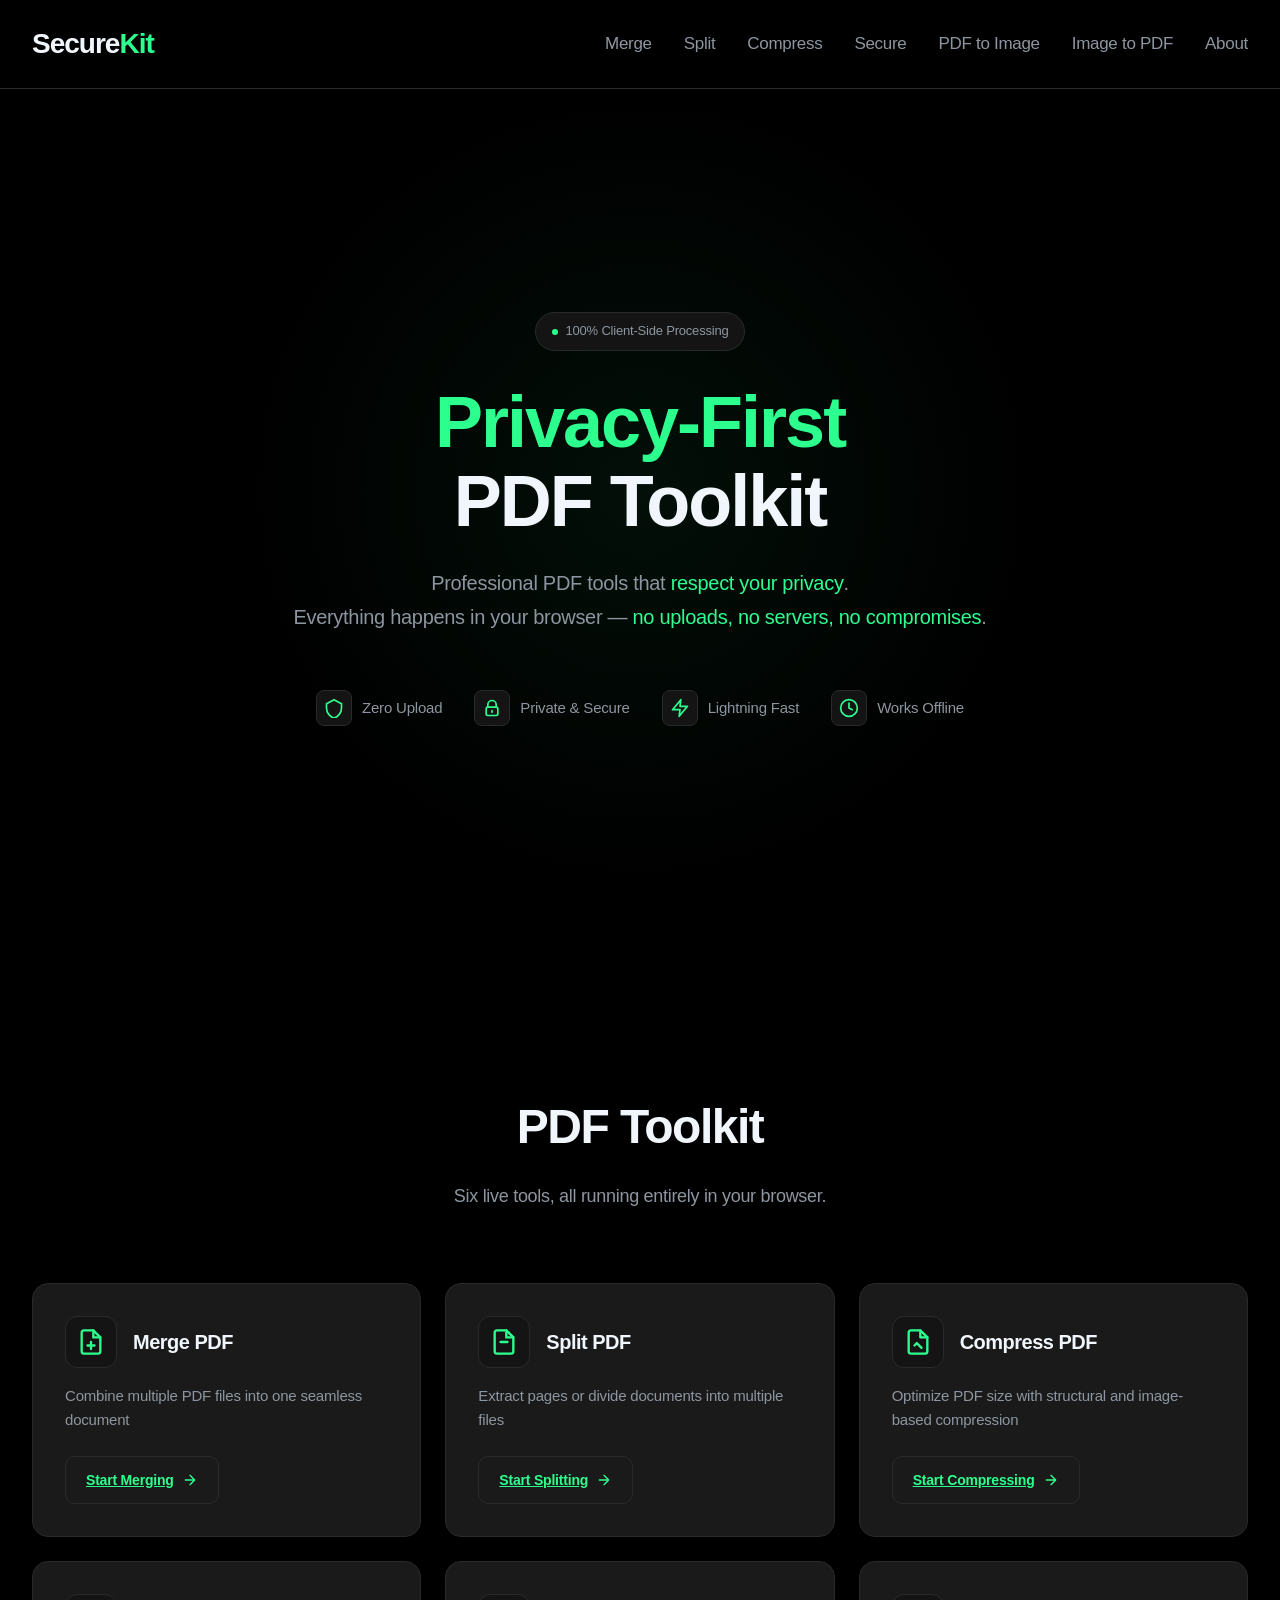
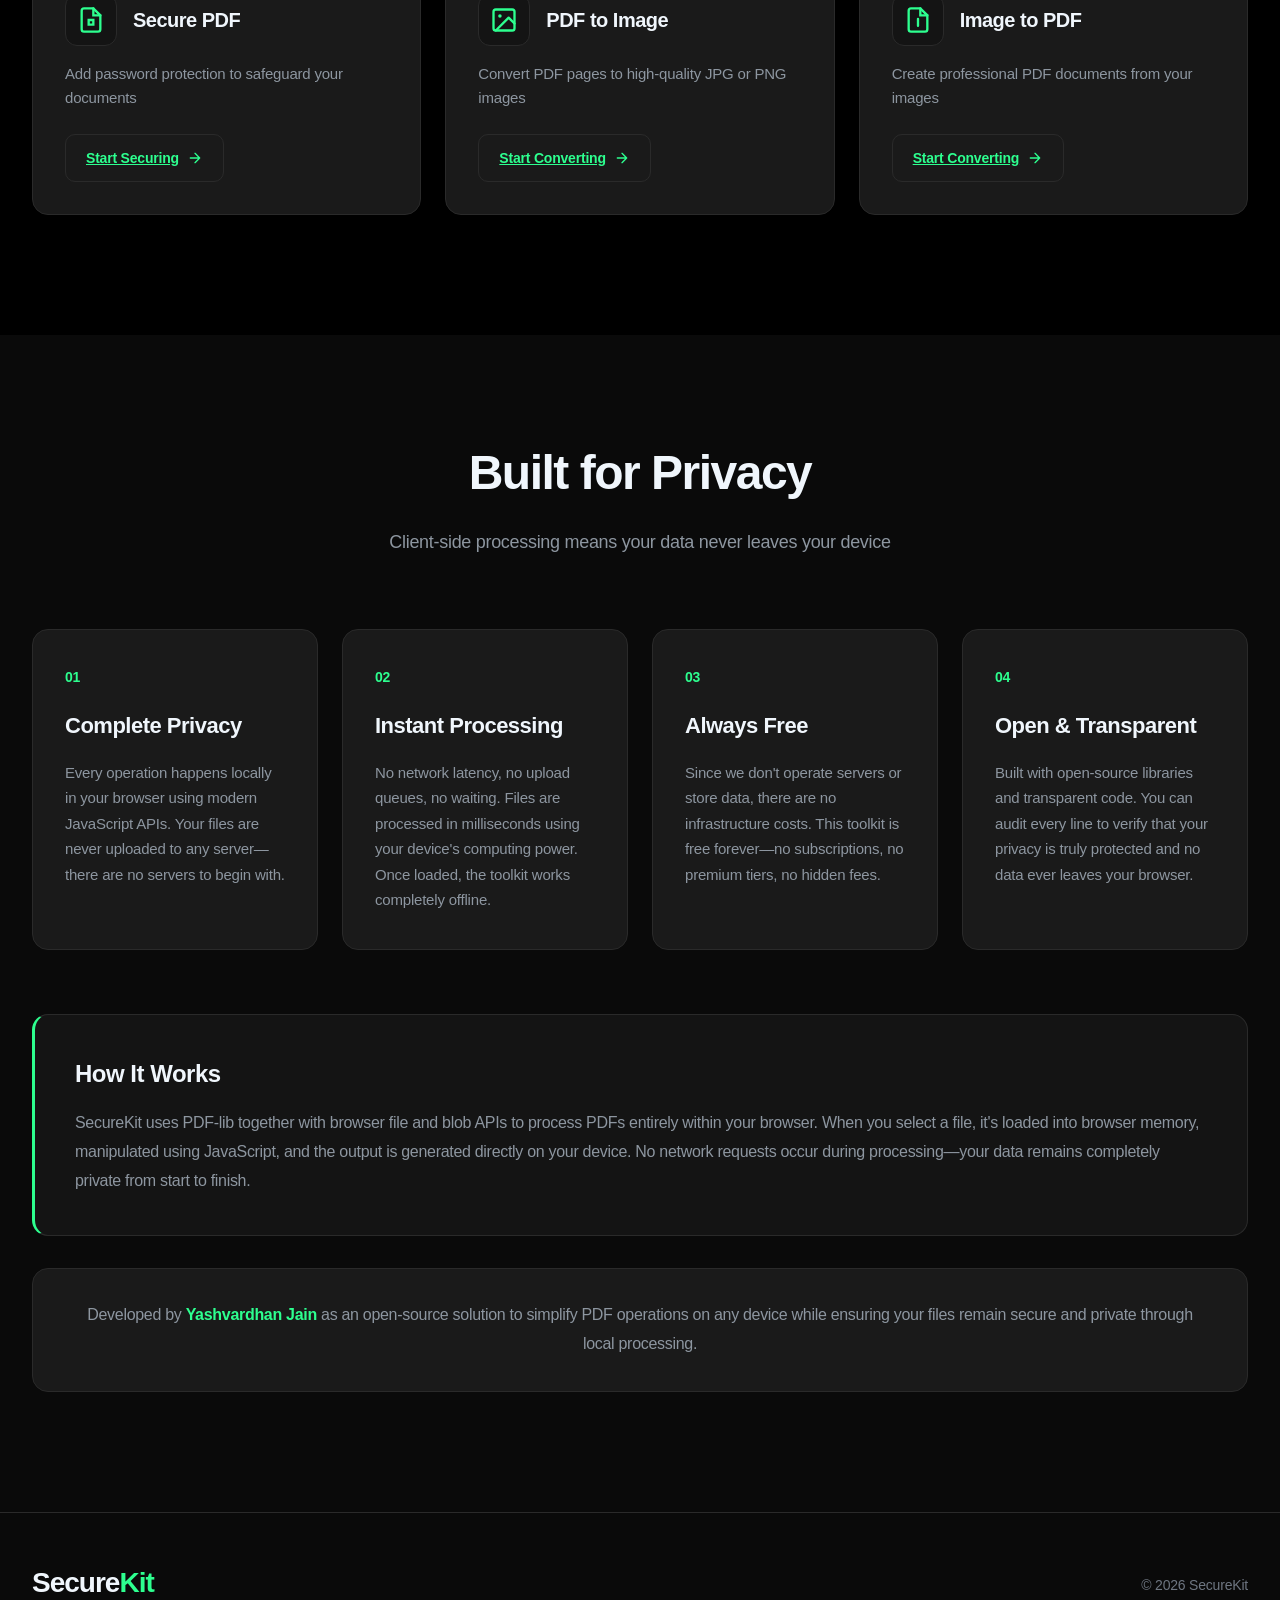
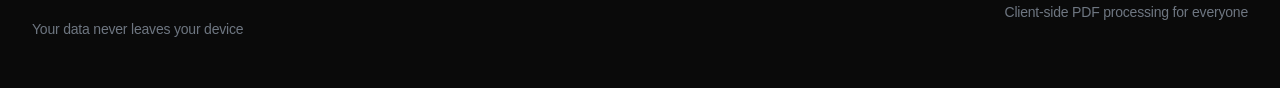
==== commit 5454ec0b: "Updated" ====
--- a/index.html
+++ b/index.html
@@ -5,7 +5,7 @@
     <meta name="viewport" content="width=device-width, initial-scale=1.0">
     <meta http-equiv="Content-Security-Policy" content="
     default-src 'self'; 
-    script-src 'self' https://cdnjs.cloudflare.com; 
+    script-src 'self';
     style-src 'self' 'unsafe-inline'; 
     img-src 'self' data: blob:; 
     font-src 'self'; 
@@ -31,8 +31,8 @@
                 <li><a href="split.html">Split</a></li>
                 <li><a href="compress.html">Compress</a></li>
                 <li><a href="secure.html">Secure</a></li>
-                <li><a href="#pdf-to-image">PDF to Image</a></li>
-                <li><a href="#image-to-pdf">Image to PDF</a></li>
+                <li><a href="pdf-to-image.html">PDF to Image</a></li>
+                <li><a href="image-to-pdf.html">Image to PDF</a></li>
                 <li><a href="#about">About</a></li>
             </ul>
         </nav>
@@ -98,7 +98,7 @@
             <div class="container">
                 <div class="section-header">
                     <h2 class="section-title">PDF Toolkit</h2>
-                    <p class="section-description">Four live tools today, with two more in progress. All processing stays in your browser.</p>
+                    <p class="section-description">Six live tools, all running entirely in your browser.</p>
                 </div>
 
                 <div class="tools-grid">
@@ -190,9 +190,12 @@
                             <h3>PDF to Image</h3>
                         </div>
                         <p class="tool-description">Convert PDF pages to high-quality JPG or PNG images</p>
-                        <span class="tool-button tool-button-disabled" aria-disabled="true">
-                            <span>Coming Soon</span>
-                        </span>
+                        <a href="pdf-to-image.html" class="tool-button">
+                            <span>Start Converting</span>
+                            <svg width="16" height="16" viewBox="0 0 24 24" fill="none">
+                                <path d="M5 12h14m-7-7l7 7-7 7" stroke="currentColor" stroke-width="2" stroke-linecap="round" stroke-linejoin="round"/>
+                            </svg>
+                        </a>
                     </article>
 
                     <article id="image-to-pdf" class="tool-card">
@@ -206,9 +209,12 @@
                             <h3>Image to PDF</h3>
                         </div>
                         <p class="tool-description">Create professional PDF documents from your images</p>
-                        <span class="tool-button tool-button-disabled" aria-disabled="true">
-                            <span>Coming Soon</span>
-                        </span>
+                        <a href="image-to-pdf.html" class="tool-button">
+                            <span>Start Converting</span>
+                            <svg width="16" height="16" viewBox="0 0 24 24" fill="none">
+                                <path d="M5 12h14m-7-7l7 7-7 7" stroke="currentColor" stroke-width="2" stroke-linecap="round" stroke-linejoin="round"/>
+                            </svg>
+                        </a>
                     </article>
                 </div>
             </div>
@@ -301,5 +307,7 @@
             </div>
         </div>
     </footer>
+
+    <script src="sw-register.js"></script>
 </body>
 </html>
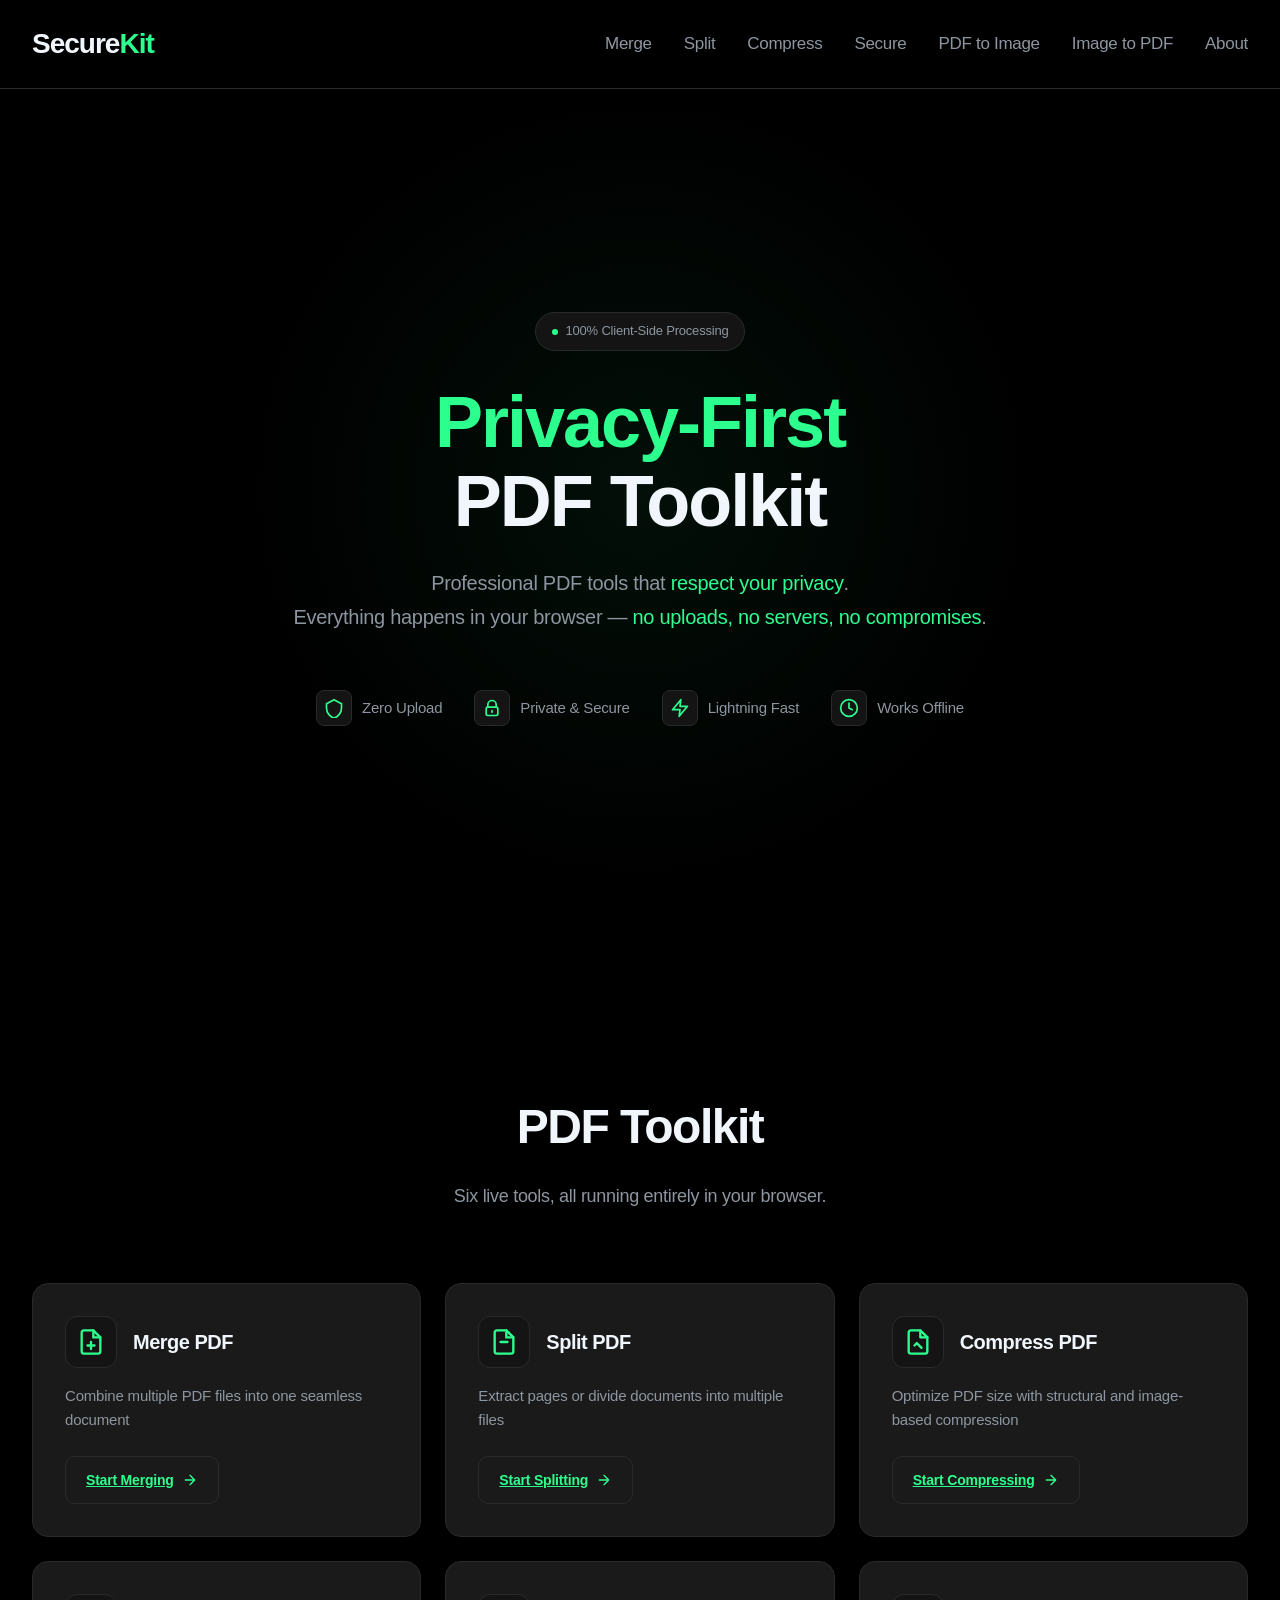
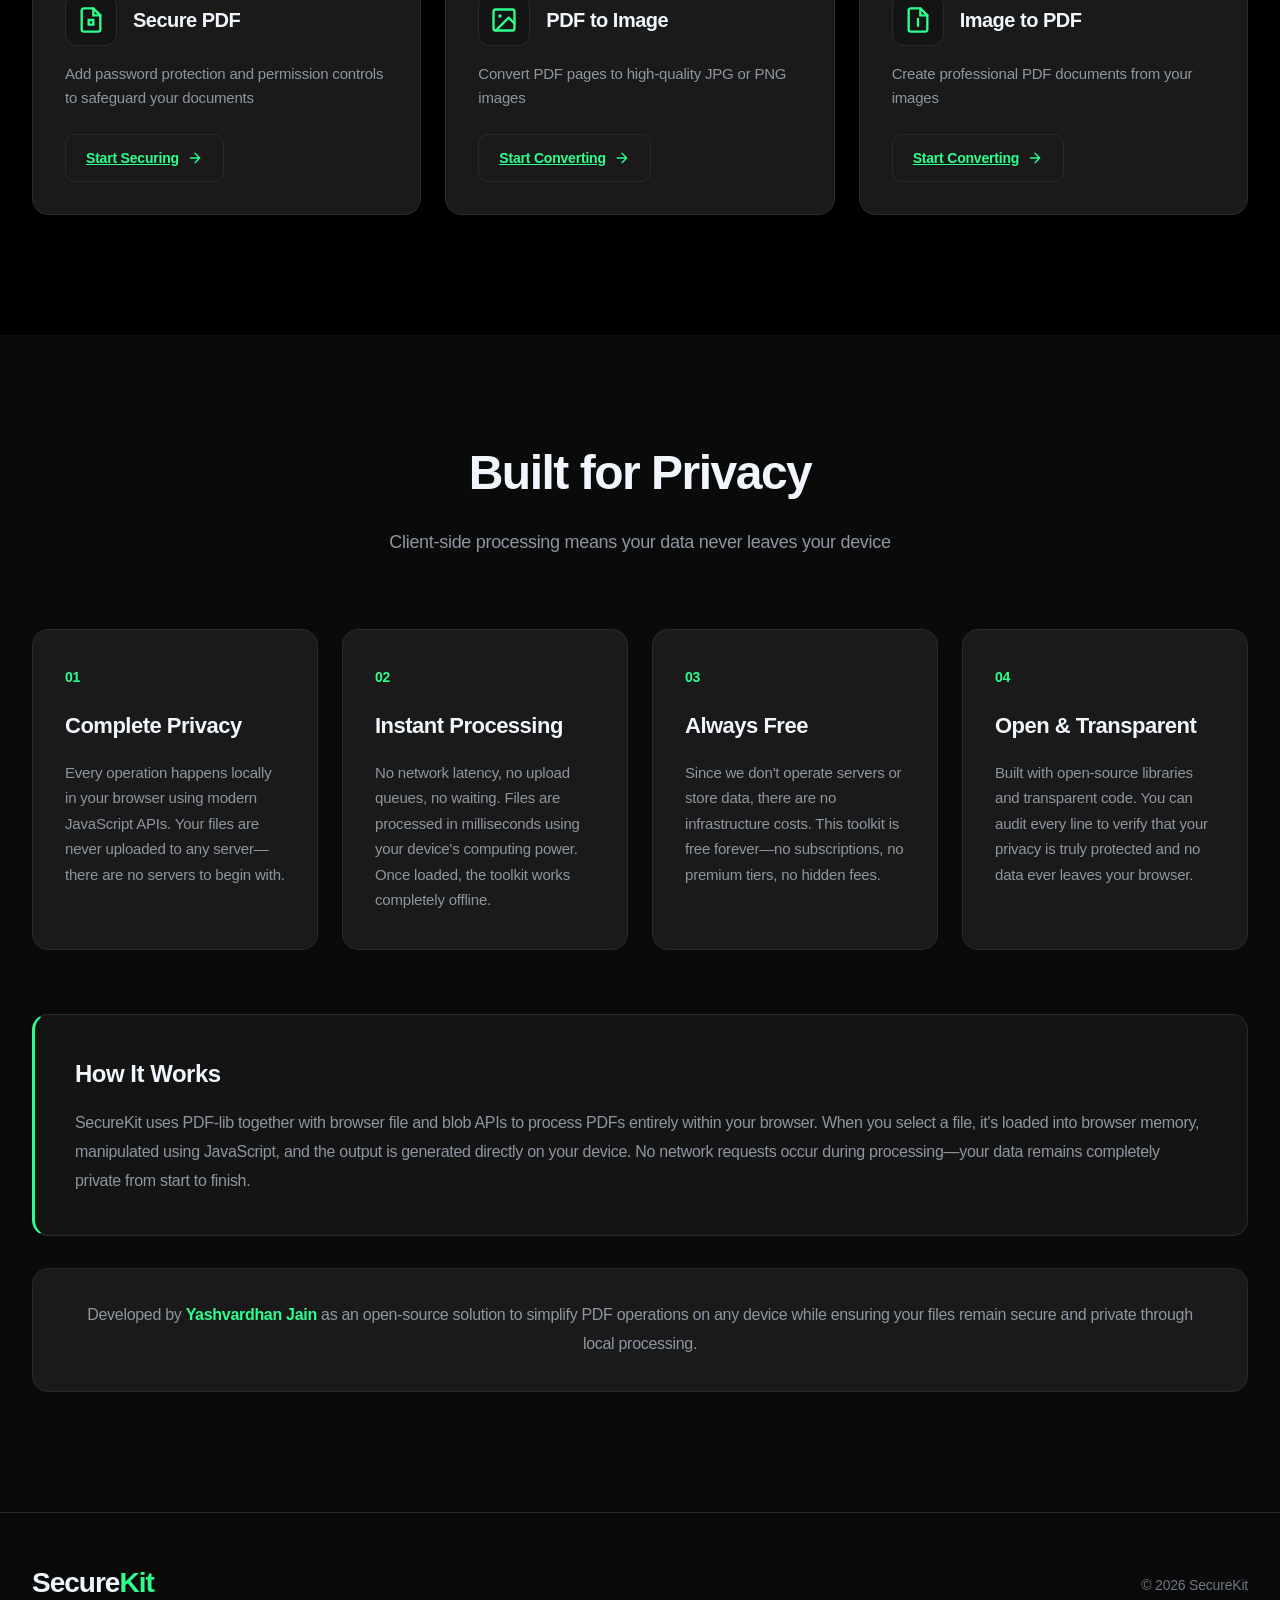
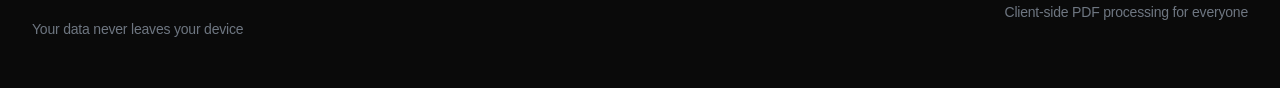
==== commit 917d1fc4: "Added Owner permissions in Secure" ====
--- a/index.html
+++ b/index.html
@@ -169,7 +169,7 @@
                             </div>
                             <h3>Secure PDF</h3>
                         </div>
-                        <p class="tool-description">Add password protection to safeguard your documents</p>
+                        <p class="tool-description">Add password protection and permission controls to safeguard your documents</p>
                         <a href="secure.html" class="tool-button">
                             <span>Start Securing</span>
                             <svg width="16" height="16" viewBox="0 0 24 24" fill="none">
